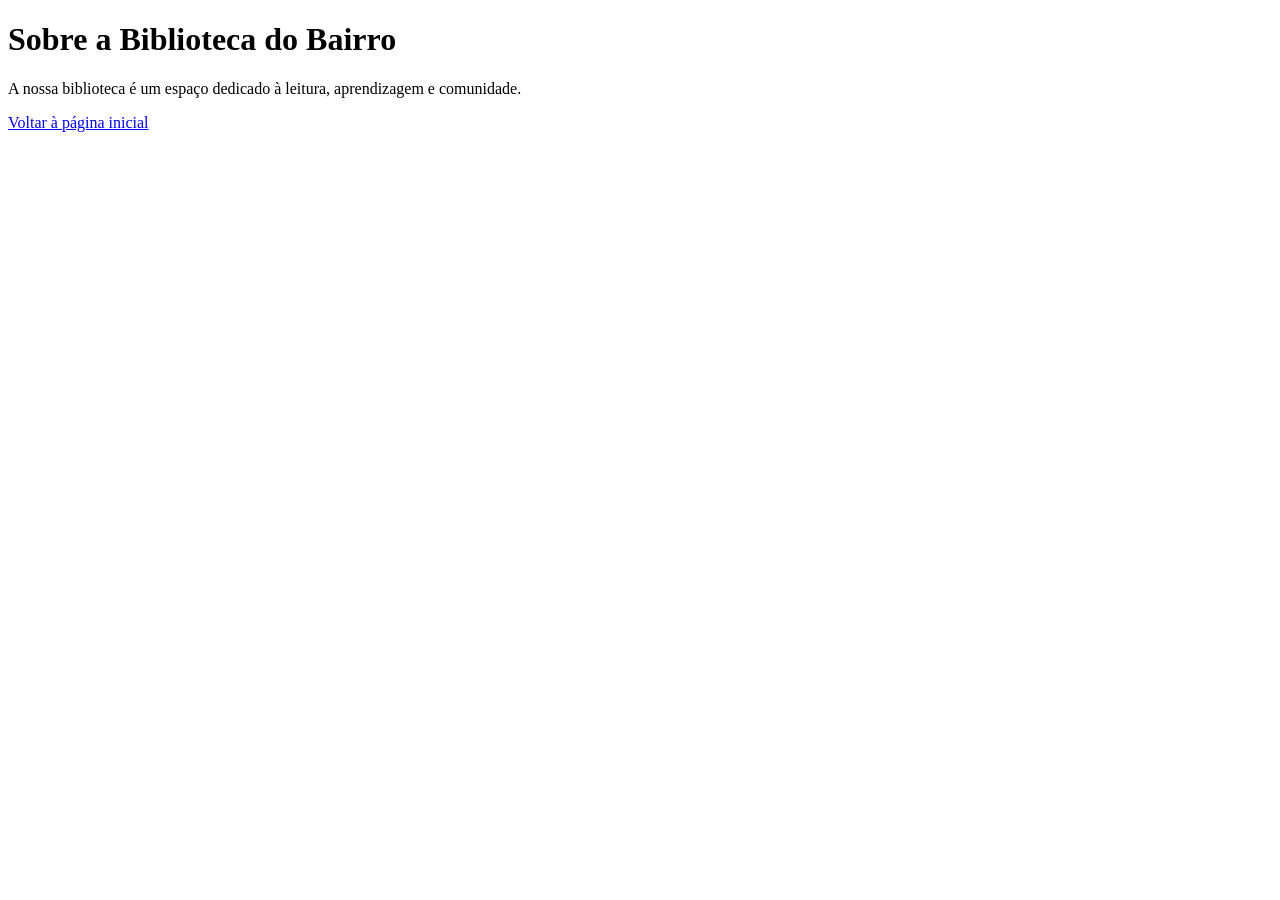
==== sobre.html @ 8f22b8e1 "Criar pagina sobre a biblioteca" ====
<!DOCTYPE html>
<html lang="pt">
<head>
    <meta charset="UTF-8">
    <title>Sobre a Biblioteca</title>
</head>
<body>
    <h1>Sobre a Biblioteca do Bairro</h1>
    <p>A nossa biblioteca é um espaço dedicado à leitura, aprendizagem e comunidade.</p>

    <a href="index.html">Voltar à página inicial</a>
</body>
</html>
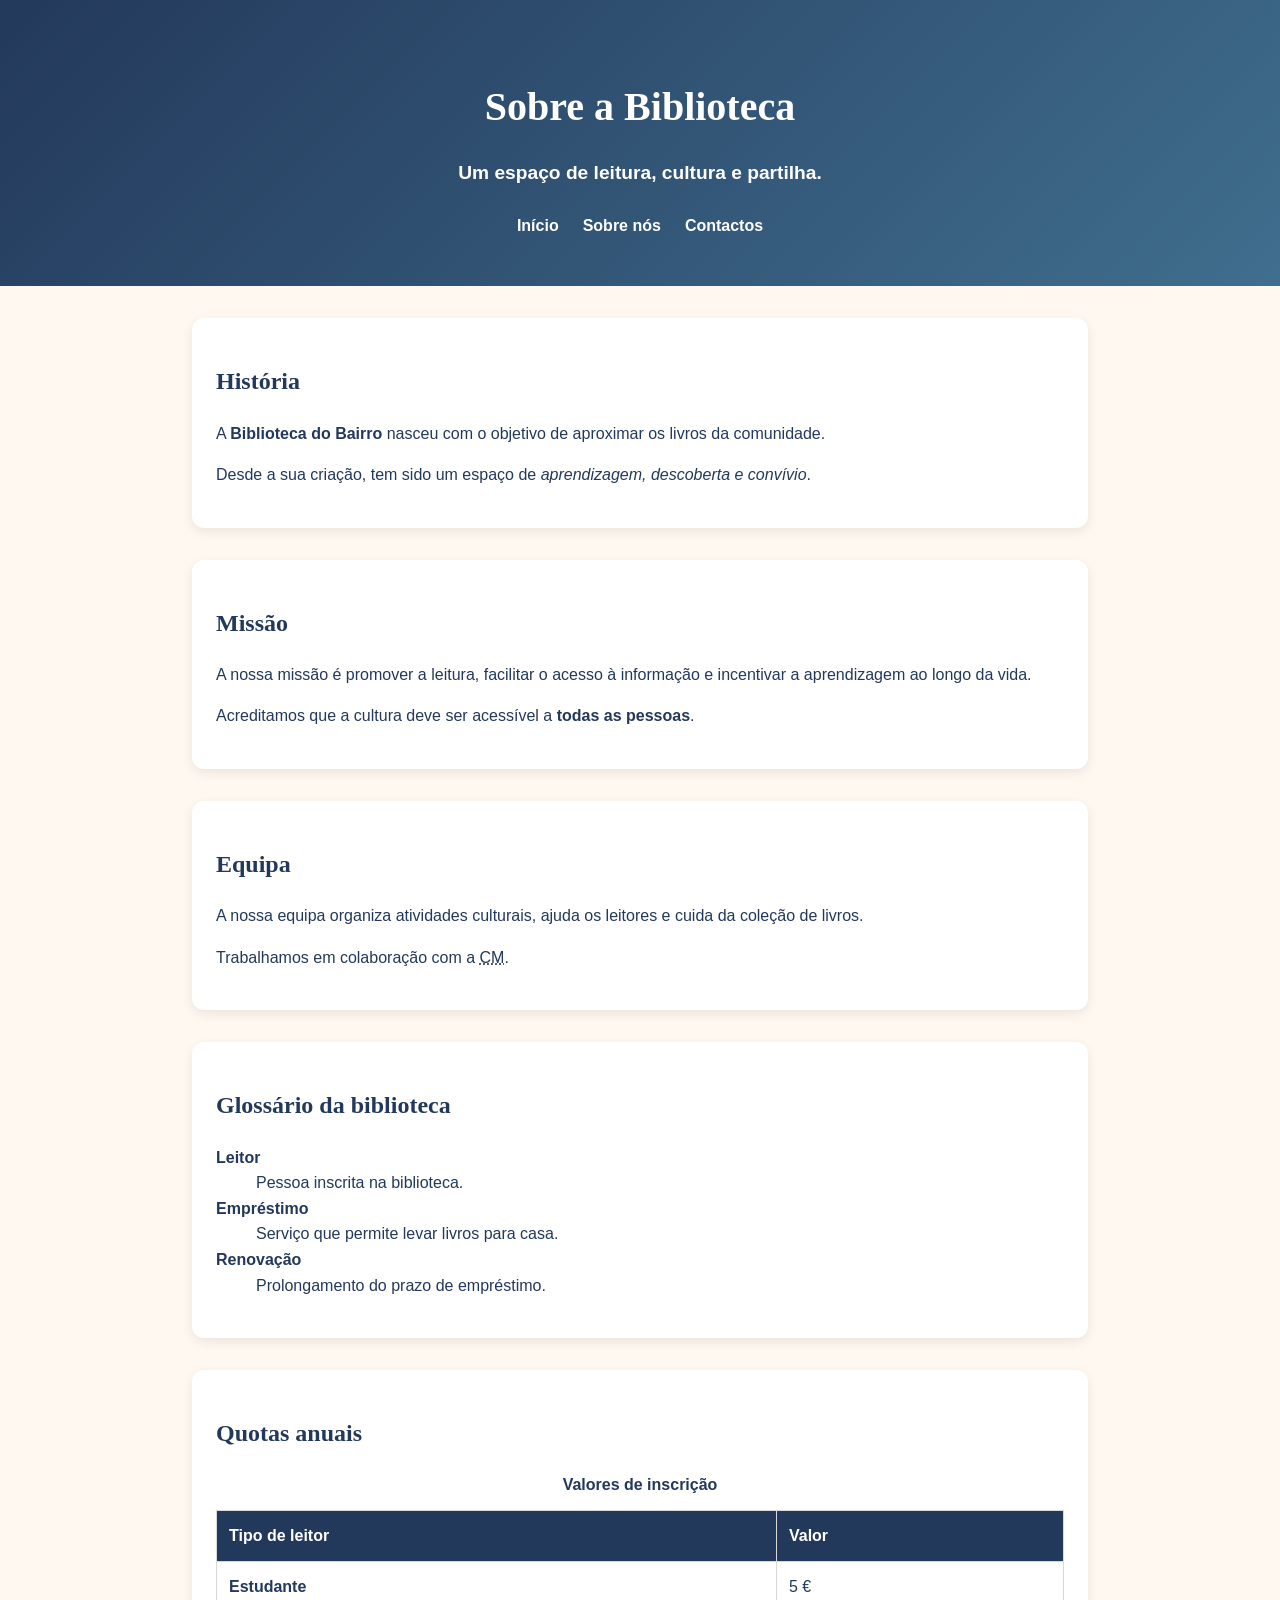
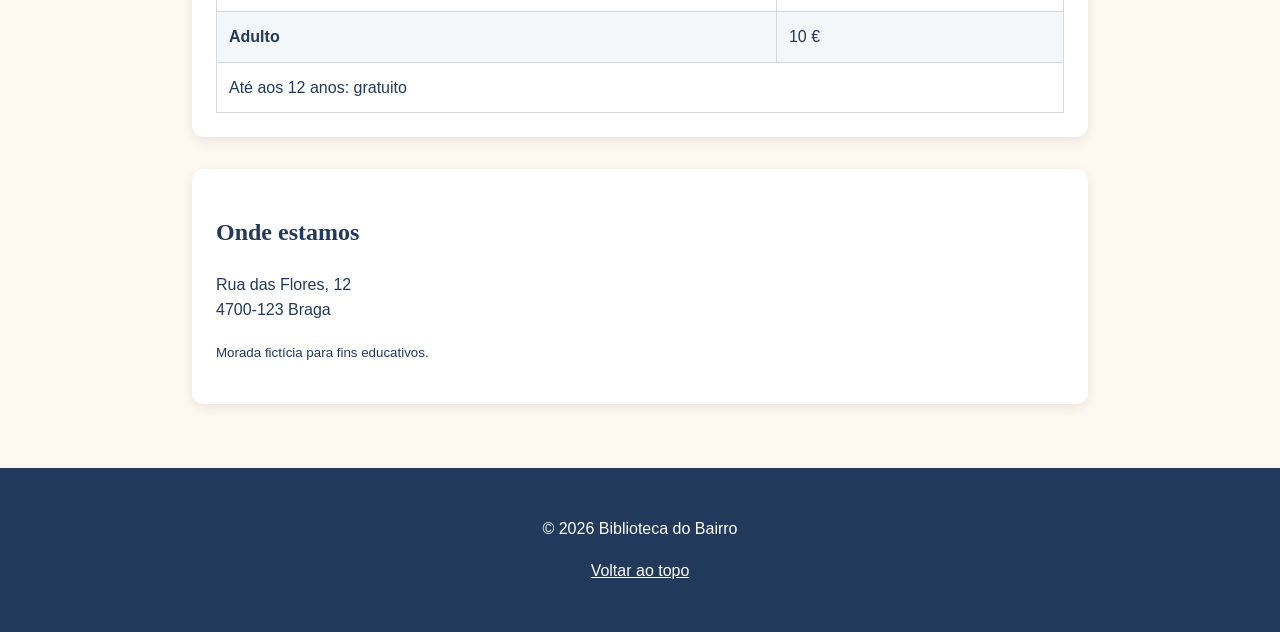
==== commit c9a7dc8f: "Atualizar pagina Sobre com HTML e CSS" ====
--- a/sobre.html
+++ b/sobre.html
@@ -1,13 +1,125 @@
+
 <!DOCTYPE html>
-<html lang="pt">
+<html lang="pt-PT">
 <head>
     <meta charset="UTF-8">
-    <title>Sobre a Biblioteca</title>
+    <meta name="viewport" content="width=device-width, initial-scale=1.0">
+    <meta name="description" content="Conhece a história, a missão e a equipa da Biblioteca do Bairro.">
+    <title>Sobre nós | Biblioteca do Bairro</title>
+    <link rel="stylesheet" href="estilos.css">
 </head>
 <body>
-    <h1>Sobre a Biblioteca do Bairro</h1>
-    <p>A nossa biblioteca é um espaço dedicado à leitura, aprendizagem e comunidade.</p>
 
-    <a href="index.html">Voltar à página inicial</a>
+    <header id="topo">
+        <h1>Sobre a Biblioteca</h1>
+        <p class="destaque">Um espaço de leitura, cultura e partilha.</p>
+
+        <nav aria-label="Menu principal">
+            <a href="index.html">Início</a>
+            <a href="sobre.html">Sobre nós</a>
+            <a href="contactos.html">Contactos</a>
+        </nav>
+    </header>
+
+    <main>
+        <section>
+            <h2>História</h2>
+            <p>
+                A <strong>Biblioteca do Bairro</strong> nasceu com o
+                objetivo de aproximar os livros da comunidade.
+            </p>
+            <p>
+                Desde a sua criação, tem sido um espaço de
+                <em>aprendizagem, descoberta e convívio</em>.
+            </p>
+        </section>
+
+        <section>
+            <h2>Missão</h2>
+            <p>
+                A nossa missão é promover a leitura, facilitar o
+                acesso à informação e incentivar a aprendizagem
+                ao longo da vida.
+            </p>
+            <p>
+                Acreditamos que a cultura deve ser acessível
+                a <strong>todas as pessoas</strong>.
+            </p>
+        </section>
+
+        <section id="equipa">
+            <h2>Equipa</h2>
+            <p>
+                A nossa equipa organiza atividades culturais,
+                ajuda os leitores e cuida da coleção de livros.
+            </p>
+            <p>
+                Trabalhamos em colaboração com a
+                <abbr title="Câmara Municipal">CM</abbr>.
+            </p>
+        </section>
+
+        <section>
+            <h2>Glossário da biblioteca</h2>
+
+            <dl>
+                <dt><strong>Leitor</strong></dt>
+                <dd>Pessoa inscrita na biblioteca.</dd>
+
+                <dt><strong>Empréstimo</strong></dt>
+                <dd>Serviço que permite levar livros para casa.</dd>
+
+                <dt><strong>Renovação</strong></dt>
+                <dd>Prolongamento do prazo de empréstimo.</dd>
+            </dl>
+        </section>
+
+        <section>
+            <h2>Quotas anuais</h2>
+
+            <table>
+                <caption>Valores de inscrição</caption>
+
+                <thead>
+                    <tr>
+                        <th scope="col">Tipo de leitor</th>
+                        <th scope="col">Valor</th>
+                    </tr>
+                </thead>
+
+                <tbody>
+                    <tr>
+                        <th scope="row">Estudante</th>
+                        <td>5 €</td>
+                    </tr>
+                    <tr>
+                        <th scope="row">Adulto</th>
+                        <td>10 €</td>
+                    </tr>
+                </tbody>
+
+                <tfoot>
+                    <tr>
+                        <td colspan="2">Até aos 12 anos: gratuito</td>
+                    </tr>
+                </tfoot>
+            </table>
+        </section>
+
+        <section>
+            <h2>Onde estamos</h2>
+            <p>
+                Rua das Flores, 12<br>
+                4700-123 Braga
+            </p>
+            <p><small>Morada fictícia para fins educativos.</small></p>
+        </section>
+    </main>
+
+    <footer>
+        <p>&copy; 2026 Biblioteca do Bairro</p>
+        <p><a href="#topo">Voltar ao topo</a></p>
+    </footer>
+
 </body>
-</html>+</html>
--- a/estilos.css
+++ b/estilos.css
@@ -0,0 +1,171 @@
+
+/* Biblioteca do Bairro - 2026 */
+
+* {
+    box-sizing: border-box;
+}
+
+body {
+    margin: 0;
+    background-color: #fff8f0;
+    color: #23395b;
+    font-family: Arial, sans-serif;
+    font-size: 1rem;
+    line-height: 1.6;
+}
+
+header {
+    background: linear-gradient(135deg, #23395b, #406e8e);
+    color: white;
+    padding: 3rem 2rem;
+    text-align: center;
+}
+
+h1 {
+    font-family: Georgia, serif;
+    font-size: 2.5rem;
+    margin-bottom: 0.5rem;
+}
+
+h2, h3 {
+    color: #23395b;
+    font-family: Georgia, serif;
+}
+
+header h1 {
+    color: white;
+}
+
+.destaque {
+    font-size: 1.2rem;
+    font-weight: bold;
+}
+
+nav {
+    display: flex;
+    justify-content: center;
+    flex-wrap: wrap;
+    gap: 1.5rem;
+    margin-top: 1.5rem;
+}
+
+nav a {
+    color: white;
+    text-decoration: none;
+    font-weight: bold;
+}
+
+nav a:hover {
+    color: #f2cc8f;
+    text-decoration: underline;
+}
+
+main {
+    max-width: 960px;
+    margin: 0 auto;
+    padding: 2rem;
+}
+
+section {
+    background-color: white;
+    padding: 1.5rem;
+    margin-bottom: 2rem;
+    border-radius: 12px;
+    box-shadow: 0 4px 12px rgb(0 0 0 / 0.08);
+}
+
+a {
+    color: #245b80;
+}
+
+a:hover {
+    color: #b34d35;
+}
+
+li:first-child {
+    font-weight: bold;
+}
+
+table {
+    width: 100%;
+    border-collapse: collapse;
+    margin-top: 1rem;
+}
+
+caption {
+    font-weight: bold;
+    margin-bottom: 0.75rem;
+}
+
+th, td {
+    border: 1px solid #d8d8d8;
+    padding: 0.75rem;
+    text-align: left;
+}
+
+thead {
+    background-color: #23395b;
+    color: white;
+}
+
+tbody tr:nth-child(even) {
+    background-color: #f4f7fa;
+}
+
+.cartoes {
+    display: flex;
+    flex-wrap: wrap;
+    gap: 1rem;
+}
+
+.cartao {
+    flex: 1 1 220px;
+    padding: 1.5rem;
+    border: 1px solid #e5ded3;
+    border-left: 6px solid #e07a5f;
+    border-radius: 12px;
+    background-color: #fffaf4;
+    box-shadow: 0 4px 12px rgb(0 0 0 / 0.08);
+}
+
+.cartao h3 {
+    margin-top: 0;
+}
+
+footer {
+    background-color: #23395b;
+    color: white;
+    text-align: center;
+    padding: 2rem;
+}
+
+footer a {
+    color: white;
+}
+
+@media (max-width: 600px) {
+    header {
+        padding: 2rem 1rem;
+    }
+
+    h1 {
+        font-size: 2rem;
+    }
+
+    main {
+        padding: 1rem;
+    }
+
+    section {
+        padding: 1rem;
+    }
+
+    th, td {
+        padding: 0.4rem;
+        font-size: 0.85rem;
+    }
+
+    nav {
+        gap: 1rem;
+    }
+}
